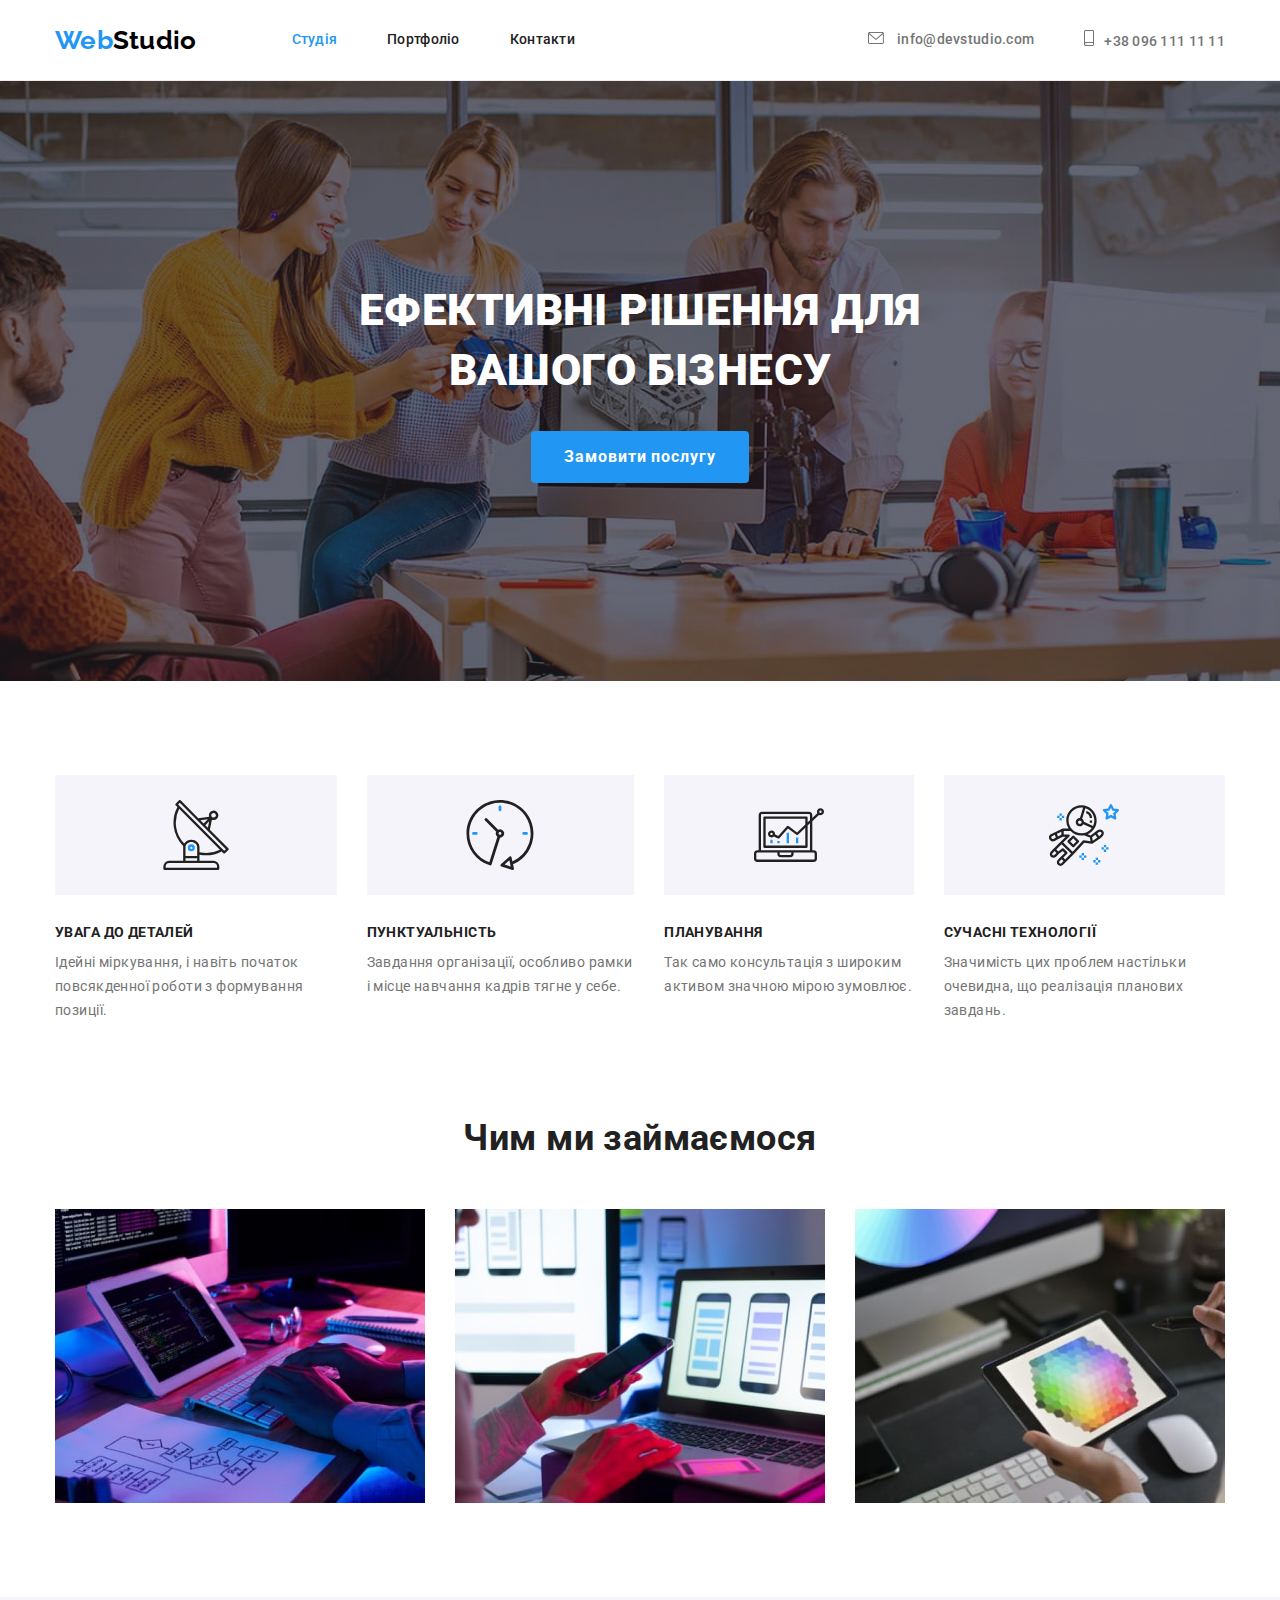
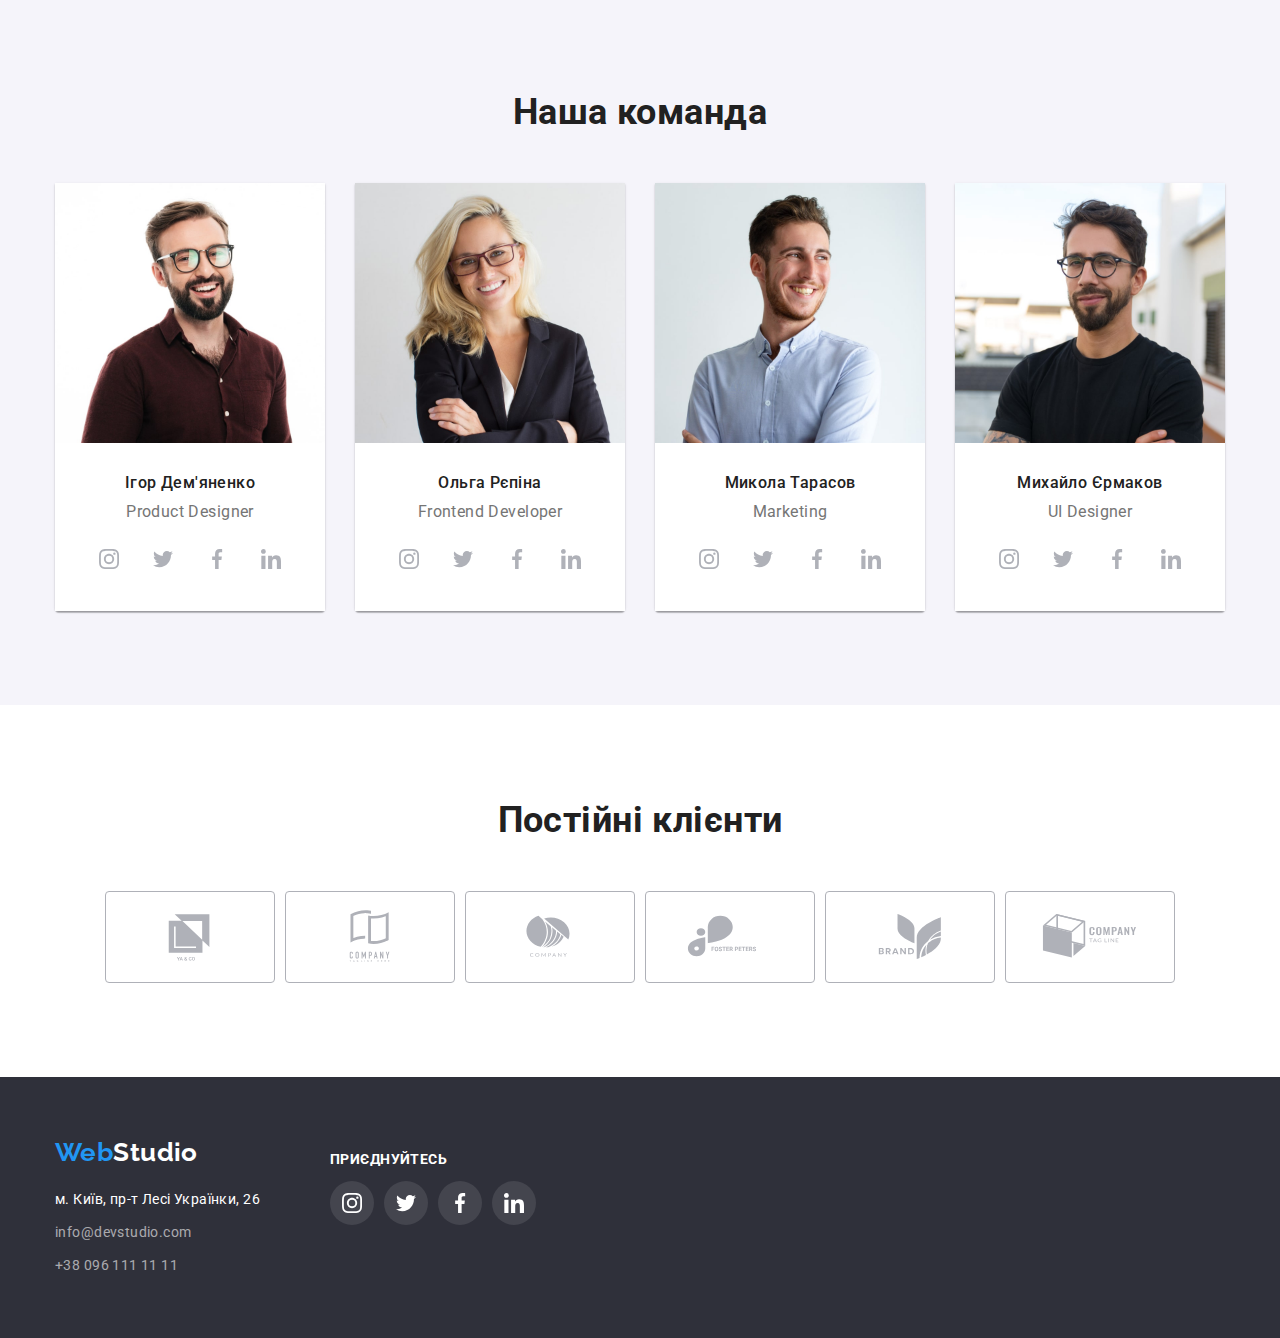
==== index.html @ 41a985ee "adds files from hw4" ====
<!DOCTYPE html>
<html lang="uk">
  <head>
    <meta charset="UTF-8" />
    <meta http-equiv="X-UA-Compatible" content="IE=edge" />
    <meta name="viewport" content="width=device-width, initial-scale=1.0" />
    <title>goit-markup-hw-04</title>
    <link rel="preconnect" href="https://fonts.googleapis.com" />
    <link rel="preconnect" href="https://fonts.gstatic.com" crossorigin />
    <link
      href="https://fonts.googleapis.com/css2?family=Raleway:wght@700&family=Roboto:wght@400;500;700;900&display=swap"
      rel="stylesheet"
    />
    <link
      rel="stylesheet"
      href="https://cdnjs.cloudflare.com/ajax/libs/modern-normalize/1.1.0/modern-normalize.min.css"
    />
    <link rel="stylesheet" href="./css/styles.css" />
  </head>

  <body>
    <!-- Верхня лінія -->
    <header class="page-header">
      <div class="container main-nav">
        <nav class="header-nav">
          <a href="./index.html" class="link logo"><span class="logo-accent">Web</span>Studio</a>

          <ul class="site-nav list">
            <li class="item">
              <a href="./index.html" class="link current">Студія</a>
            </li>
            <li class="item">
              <a href="./portfolio.html" class="link">Портфоліо</a>
            </li>
            <li class="item"><a href="" class="link">Контакти</a></li>
          </ul>
        </nav>

        <ul class="feedback-nav list">
          <li class="item">
            <a href="mailto:info@devstudio.com" class="link e-mail">
              <svg class="icon-mail" width="16" height="12">
                <use href="./images/icons.svg#icon-envelope"></use>
              </svg>
              info@devstudio.com</a
            >
          </li>
          <li class="item">
            <a href="tel:+380961111111" class="link phone"
              ><svg class="icon-phone" width="10" height="16">
                <use href="./images/icons.svg#icon-smartphone"></use></svg
              >+38 096 111 11 11</a
            >
          </li>
        </ul>
      </div>
    </header>

    <main>
      <!-- Шапка -->
      <div class="overlay">
        <section class="hero">
          <h1 class="hero-title">Ефективні рішення для вашого бізнесу</h1>
          <button type="button" class="btn hero-button">Замовити послугу</button>
        </section>
      </div>
      <!-- Особливості -->
      <section class="benefits section">
        <div class="container">
          <h2 class="benefits-title visually-hidden">Наші переваги</h2>
          <ul class="benefits-list list">
            <li>
              <a href="#" class="benefits-link link"
                ><svg class="benefits-icon" width="70" height="70">
                  <use href="./images/icons.svg#icon-antenna"></use></svg
              ></a>
              <h3 class="benefits-item">УВАГА ДО ДЕТАЛЕЙ</h3>
              <p class="benefits-text">
                Ідейні міркування, і навіть початок повсякденної роботи з формування позиції.
              </p>
            </li>
            <li>
              <a href="#" class="benefits-link link"
                ><svg class="benefits-icon" width="70" height="70">
                  <use href="./images/icons.svg#icon-clock"></use></svg
              ></a>
              <h3 class="benefits-item">ПУНКТУАЛЬНІСТЬ</h3>
              <p class="benefits-text">
                Завдання організації, особливо рамки і місце навчання кадрів тягне у себе.
              </p>
            </li>
            <li>
              <a href="#" class="benefits-link link"
                ><svg class="benefits-icon" width="70" height="70">
                  <use href="./images/icons.svg#icon-diagram"></use></svg
              ></a>
              <h3 class="benefits-item">ПЛАНУВАННЯ</h3>
              <p class="benefits-text">
                Так само консультація з широким активом значною мірою зумовлює.
              </p>
            </li>
            <li>
              <a href="#" class="benefits-link link"
                ><svg class="benefits-icon" width="70" height="70">
                  <use href="./images/icons.svg#icon-astronaut"></use></svg
              ></a>
              <h3 class="benefits-item">СУЧАСНІ ТЕХНОЛОГІЇ</h3>
              <p class="benefits-text">
                Значимість цих проблем настільки очевидна, що реалізація планових завдань.
              </p>
            </li>
          </ul>
        </div>
      </section>
      <!-- Чим ми займаємося -->
      <section class="work section">
        <div class="container">
          <h2 class="work-title title">Чим ми займаємося</h2>
          <ul class="work-list list">
            <li>
              <a href="" class="link"
                ><img
                  class="work-card"
                  src="./images/gallery_img_1.jpg"
                  alt="Фотографія процесу написання коду"
                  width="370"
              /></a>
            </li>
            <li>
              <a href="" class="link"
                ><img
                  class="work-card"
                  src="./images/gallery_img_2.jpg"
                  alt="Фотографія процесу вибору макету сторінки для мобільних пристроїв"
                  width="370"
              /></a>
            </li>
            <li>
              <a href="" class="link"
                ><img
                  class="work-card"
                  src="./images/gallery_img_3.jpg"
                  alt="Фотографія процесу вибору палітри"
                  width="370"
              /></a>
            </li>
          </ul>
        </div>
      </section>
      <!-- Команда -->
      <section class="team section">
        <div class="container">
          <h2 class="team-title title">Наша команда</h2>
          <ul class="team-list list">
            <li class="team-item">
              <img
                class="team-foto"
                src="./images/team_person_1.jpg"
                alt="Фотографія дизайнера продукту"
                width="270"
              />
              <div class="team-container">
                <h3 class="team-member">Ігор Дем'яненко</h3>
                <p class="team-position">Product Designer</p>
                <ul class="team-social list">
                  <li class="social-items">
                    <a href="#" class="social-link link">
                      <svg class="social-icon" width="20" height="20">
                        <use href="./images/icons.svg#icon-instagram"></use></svg
                    ></a>
                  </li>
                  <li class="social-items">
                    <a href="#" class="social-link link">
                      <svg class="social-icon" width="20" height="20">
                        <use href="./images/icons.svg#icon-twitter"></use></svg
                    ></a>
                  </li>
                  <li class="social-items">
                    <a href="#" class="social-link link">
                      <svg class="social-icon" width="20" height="20">
                        <use href="./images/icons.svg#icon-facebook"></use></svg
                    ></a>
                  </li>
                  <li class="social-items">
                    <a href="#" class="social-link link">
                      <svg class="social-icon" width="20" height="20">
                        <use href="./images/icons.svg#icon-linkedin"></use></svg
                    ></a>
                  </li>
                </ul>
              </div>
            </li>
            <li class="team-item">
              <img
                class="team-foto"
                src="./images/team_person_2.jpg"
                alt="Фотографія Frontend розробника"
                width="270"
              />
              <div class="team-container">
                <h3 class="team-member">Ольга Рєпіна</h3>
                <p class="team-position">Frontend Developer</p>
                <ul class="team-social list">
                  <li class="social-items">
                    <a href="#" class="social-link link">
                      <svg class="social-icon" width="20" height="20">
                        <use href="./images/icons.svg#icon-instagram"></use></svg
                    ></a>
                  </li>
                  <li class="social-items">
                    <a href="#" class="social-link link">
                      <svg class="social-icon" width="20" height="20">
                        <use href="./images/icons.svg#icon-twitter"></use></svg
                    ></a>
                  </li>
                  <li class="social-items">
                    <a href="#" class="social-link link">
                      <svg class="social-icon" width="20" height="20">
                        <use href="./images/icons.svg#icon-facebook"></use></svg
                    ></a>
                  </li>
                  <li class="social-items">
                    <a href="#" class="social-link link">
                      <svg class="social-icon" width="20" height="20">
                        <use href="./images/icons.svg#icon-linkedin"></use></svg
                    ></a>
                  </li>
                </ul>
              </div>
            </li>
            <li class="team-item">
              <img
                class="team-foto"
                src="./images/team_person_3.jpg"
                alt="Фотографія фахівця відділу маркетингу"
                width="270"
              />
              <div class="team-container">
                <h3 class="team-member">Микола Тарасов</h3>
                <p class="team-position">Marketing</p>
                <ul class="team-social list">
                  <li class="social-items">
                    <a href="#" class="social-link link">
                      <svg class="social-icon" width="20" height="20">
                        <use href="./images/icons.svg#icon-instagram"></use></svg
                    ></a>
                  </li>
                  <li class="social-items">
                    <a href="#" class="social-link link">
                      <svg class="social-icon" width="20" height="20">
                        <use href="./images/icons.svg#icon-twitter"></use></svg
                    ></a>
                  </li>
                  <li class="social-items">
                    <a href="#" class="social-link link">
                      <svg class="social-icon" width="20" height="20">
                        <use href="./images/icons.svg#icon-facebook"></use></svg
                    ></a>
                  </li>
                  <li class="social-items">
                    <a href="#" class="social-link link">
                      <svg class="social-icon" width="20" height="20">
                        <use href="./images/icons.svg#icon-linkedin"></use></svg
                    ></a>
                  </li>
                </ul>
              </div>
            </li>
            <li class="team-item">
              <img
                class="team-foto"
                src="./images/team_person_4.jpg"
                alt="Фотографія UI дизайнера"
                width="270"
              />
              <div class="team-container">
                <h3 class="team-member">Михайло Єрмаков</h3>
                <p class="team-position">UI Designer</p>
                <ul class="team-social list">
                  <li class="social-items">
                    <a href="#" class="social-link link">
                      <svg class="social-icon" width="20" height="20">
                        <use href="./images/icons.svg#icon-instagram"></use></svg
                    ></a>
                  </li>
                  <li class="social-items">
                    <a href="#" class="social-link link">
                      <svg class="social-icon" width="20" height="20">
                        <use href="./images/icons.svg#icon-twitter"></use></svg
                    ></a>
                  </li>
                  <li class="social-items">
                    <a href="#" class="social-link link">
                      <svg class="social-icon" width="20" height="20">
                        <use href="./images/icons.svg#icon-facebook"></use></svg
                    ></a>
                  </li>
                  <li class="social-items">
                    <a href="#" class="social-link link">
                      <svg class="social-icon" width="20" height="20">
                        <use href="./images/icons.svg#icon-linkedin"></use></svg
                    ></a>
                  </li>
                </ul>
              </div>
            </li>
          </ul>
        </div>
      </section>
      <section class="clients section">
        <div class="container">
          <h2 class="clients-title title">Постійні клієнти</h2>
          <ul class="clients-list list">
            <li class="clients-item">
              <a href="#" class="clients-link link"
                ><svg class="clients-icon" width="106" height="60">
                  <use href="./images/icons.svg#icon-client-1"></use></svg
              ></a>
            </li>
            <li class="clients-item">
              <a href="#" class="clients-link link"
                ><svg class="clients-icon" width="106" height="60">
                  <use href="./images/icons.svg#icon-client-2"></use></svg
              ></a>
            </li>
            <li class="clients-item">
              <a href="#" class="clients-link link"
                ><svg class="clients-icon" width="106" height="60">
                  <use href="./images/icons.svg#icon-client-3"></use></svg
              ></a>
            </li>
            <li class="clients-item">
              <a href="#" class="clients-link link"
                ><svg class="clients-icon" width="106" height="60">
                  <use href="./images/icons.svg#icon-client-4"></use></svg
              ></a>
            </li>
            <li class="clients-item">
              <a href="#" class="clients-link link"
                ><svg class="clients-icon" width="106" height="60">
                  <use href="./images/icons.svg#icon-client-5"></use></svg
              ></a>
            </li>
            <li class="clients-item">
              <a href="#" class="clients-link link"
                ><svg class="clients-icon" width="106" height="60">
                  <use href="./images/icons.svg#icon-client-6"></use></svg
              ></a>
            </li>
          </ul>
        </div>
      </section>
    </main>
    <!-- Підвал -->
    <footer class="footer">
      <div class="container">
        <div>
          <a href="./index.html" class="link footer-logo logo"
            ><span class="logo-accent">Web</span>Studio</a
          >
          <address>
            <ul class="contacts list">
              <li class="contacts-element">
                <a class="link contacts-address" href="https://goo.gl/maps/ecgbFBD5Pt8BAyju8"
                  >м. Київ, пр-т Лесі Українки, 26</a
                >
              </li>
              <li class="contacts-element">
                <a class="link contacts-item" href="mailto:info@devstudio.com"
                  >info@devstudio.com</a
                >
              </li>
              <li class="contacts-element">
                <a class="link contacts-item" href="tel:+380961111111">+38 096 111 11 11</a>
              </li>
            </ul>
          </address>
        </div>
        <div class="socials">
          <p class="socials-appeal">ПРИЄДНУЙТЕСЬ</p>
          <ul class="socials-list list">
            <li class="socials-item">
              <a href="#" class="socials-link link">
                <svg class="social-icon" width="20" height="20">
                  <use href="./images/icons.svg#icon-instagram"></use></svg
              ></a>
            </li>
            <li class="socials-item">
              <a href="#" class="socials-link link">
                <svg class="social-icon" width="20" height="20">
                  <use href="./images/icons.svg#icon-twitter"></use></svg
              ></a>
            </li>
            <li class="socials-item">
              <a href="#" class="socials-link link">
                <svg class="social-icon" width="20" height="20">
                  <use href="./images/icons.svg#icon-facebook"></use></svg
              ></a>
            </li>
            <li class="socials-item">
              <a href="#" class="socials-link link">
                <svg class="social-icon" width="20" height="20">
                  <use href="./images/icons.svg#icon-linkedin"></use></svg
              ></a>
            </li>
          </ul>
        </div>
      </div>
    </footer>
  </body>
</html>
---- css/styles.css ----
/* палітра */
/* колір основного тексту #212121 */
/* другорядний колір тексту #757575 */
/* акцент #2196F3 */
/* білий  #FFFFFF */
/* основний фоновий колір #F5F5F5 */
/* другорядний фоновий колір #F5F4FA */
/* колір для лого #000000 */
/* фоновий колір для шапки та футера #2F303A */

/* CSS змінні */
:root {
  --primary-text-color: #212121;
  --secondary-text-color: #757575;
  --accent-color: #2196f3;
  --primary-white-color: #ffffff;
  --secondary-white-color: #f5f5f5;
  --team-bg-color: #f5f4fa;
  --btn-bg-color: #f5f4fa;
  --logo-color: #000000;
  --secondary-bg-color: #2f303a;
  --contacts-main-color: rgba(255, 255, 255, 0.6);
  --header-border-color: #ececec;
  --portfolio-border-color: #eeeeee;
  --primary-logo-color: #afb1b8;
}

/* --------------------ЗАГАЛЬНІ СТИЛІ-------------------- */
body {
  color: var(--primary-text-color);
  background-color: var(--primary-white-color);

  font-family: 'roboto', sans-serif;
  font-size: 14px;
  letter-spacing: 0.03em;
}

.container {
  width: 1200px;
  margin-left: auto;
  margin-right: auto;
  padding-left: 15px;
  padding-right: 15px;
}

.section {
  padding-top: 94px;
  padding-bottom: 94px;
}

.link {
  text-decoration: none;
}

.list {
  padding: 0;
  margin: 0;

  list-style: none;
}

.btn {
  display: inline-block;
  border: 1px solid transparent;
  border-radius: 4px;
  min-width: 73px;

  background-color: var(--btn-bg-color);

  font-family: inherit;
  font-weight: 700;
  font-size: 16px;
  line-height: 1.88;
  text-align: center;
}

.title {
  color: var(--primary-text-color);

  font-weight: 700;
  font-size: 36px;
  line-height: 1.17;
  text-align: center;
}

/* --------------------ВЕРХНЯ ЛІНІЯ-------------------- */
.page-header {
  display: flex;
  align-items: center;
  border-bottom: 1px solid var(--header-border-color);

  color: var(--primary-text-color);

  font-weight: 500;
  line-height: 1.14;
  letter-spacing: 0.02em;
}

.logo {
  color: var(--logo-color);
  font-family: 'Raleway', sans-serif;
  font-style: normal;
  font-weight: 700;
  font-size: 26px;
  line-height: 1.19;
}

.logo-accent {
  color: var(--accent-color);
}

/*--------------------НАВІГАЦІЯ САЙТУ--------------------  */
.main-nav {
  display: flex;
  align-items: center;
}

.header-nav {
  display: flex;
  align-items: center;
}

.site-nav {
  display: flex;
  margin-left: 95px;
}

.site-nav .item:not(:last-child) {
  margin-right: 50px;
}

.site-nav .link {
  display: block;
  padding-top: 32px;
  padding-bottom: 32px;

  color: var(--primary-text-color);

  font-weight: 500;
  line-height: 1.14;
}

.site-nav .link:hover,
.site-nav .link:focus {
  color: var(--accent-color);
}

.site-nav .link.current {
  color: var(--accent-color);
}

.feedback-nav {
  display: flex;
  margin-left: auto;
  align-items: center;
}

.feedback-nav .item:not(:last-child) {
  margin-right: 50px;
}

/*--------------------ЗВОРОТНІЙ ЗВ'ЯЗОК--------------------  */
.e-mail,
.phone {
  color: var(--secondary-text-color);

  font-weight: 500;
  line-height: 1.14;
}
.e-mail:hover,
.phone:hover,
.e-mail:focus,
.phone:focus {
  color: var(--accent-color);
}

.icon-mail {
  margin-right: 10px;
  fill: currentColor;
}
.icon-phone {
  margin-right: 10px;
  fill: currentColor;
}

/*--------------------ШАПКА--------------------  */
.overlay {
  max-width: 1600px;
  height: 600px;
  margin-left: auto;
  margin-right: auto;
  background-image: linear-gradient(to right, rgba(47, 48, 58, 0.4), rgba(47, 48, 58, 0.4)),
    url(../images/background.jpg);
  background-repeat: no-repeat;
  background-position: center;
  background-size: cover;
  background-color: var(--secondary-bg-color);
}

.hero {
  padding-top: 200px;
  padding-bottom: 200px;

  text-align: center;
}

.hero-title {
  margin-top: 0;
  margin-bottom: 30px;
  margin-left: auto;
  margin-right: auto;
  max-width: 700px;

  color: var(--primary-white-color);
  font-weight: 900;
  font-size: 44px;
  line-height: 1.36;
  text-align: center;
  text-transform: uppercase;
}

.hero-button {
  padding: 10px 32px;

  background-color: var(--accent-color);
  color: var(--primary-white-color);

  letter-spacing: 0.06em;
}

.hero-button:hover,
.hero-button:focus {
  color: var(--primary-text-color);
  background-color: var(--btn-bg-color);
}

/*--------------------НАШІ ПЕРЕВАГИ--------------------  */
.benefits-title {
  margin-top: 0;
}

.visually-hidden {
  position: absolute;
  width: 1px;
  height: 1px;
  margin: -1px;
  border: 0;
  padding: 0;
  white-space: nowrap;
  overflow: hidden;
}

.benefits-list {
  display: flex;
  gap: 30px;
}

.benefits-link {
  display: flex;
  height: 120px;
  justify-content: center;
  align-items: center;
  margin-bottom: 30px;
  background-color: var(--team-bg-color);
  cursor: auto;
}

.benefits-item {
  margin-top: 0;
  margin-bottom: 10px;

  font-weight: 700;
  font-size: 14px;
  line-height: 1.14;
  text-transform: uppercase;
}

.benefits-text {
  margin-top: 0;
  margin-bottom: 0;

  color: var(--secondary-text-color);
  line-height: 1.71;
}

/*--------------------ЧИМ МИ ЗАЙМАЄМОСЯ?--------------------  */
.work {
  padding-top: 0;
}

.work-title {
  margin-top: 0;
  margin-bottom: 50px;
}

.work-list {
  display: flex;
  gap: 30px;
}

.work-card {
  display: block;
  min-width: 100%;
}

/*--------------------НАША КОМАНДА--------------------  */
.team {
  background-color: var(--team-bg-color);
}

.team-title {
  margin-top: 0;
  margin-bottom: 50px;
}

.team-list {
  display: flex;
  gap: 30px;
}

.team-item {
  box-shadow: 0px 1px 3px rgb(0 0 0 / 12%), 0px 1px 1px rgb(0 0 0 / 14%),
    0px 2px 1px rgb(0 0 0 / 20%);
  border-radius: 0px 0px 4px 4px;
}

.team-container {
  padding-top: 30px;
  padding-bottom: 30px;

  background-color: var(--primary-white-color);
}

.team-foto {
  display: block;
}

.team-member {
  margin-top: 0px;
  margin-bottom: 10px;

  color: var(--primary-text-color);
  font-weight: 500;
  font-size: 16px;
  line-height: 1.19;
  text-align: center;
}

.team-position {
  margin-top: 0;
  margin-bottom: 16;

  color: var(--secondary-text-color);
  font-size: 16px;
  line-height: 1.19;
  text-align: center;
}

.team-social {
  display: flex;
  justify-content: center;
  align-items: center;
}

.social-items {
  width: 44px;
  height: 44px;
}

.social-items:not(:last-child) {
  margin-right: 10px;
}

.social-link {
  display: flex;
  justify-content: center;
  align-items: center;
  width: 100%;
  height: 100%;
  border-radius: 50%;
  fill: var(--primary-logo-color);
  background-color: var(--primary-white-color);
}

.social-link:hover {
  fill: var(--primary-white-color);
  background-color: var(--accent-color);
}

.clients-title {
  margin-top: 0;
  margin-bottom: 50px;
}

.clients-list {
  display: flex;
  justify-content: center;
  align-items: center;
}

.clients-item:not(:last-child) {
  margin-right: 10px;
}

.clients-item {
  width: 170px;
  height: 92px;
}

.clients-link {
  display: flex;
  justify-content: center;
  align-items: center;
  width: 100%;
  height: 100%;
  border: 1px solid var(--primary-logo-color);
  border-radius: 4px;
  fill: var(--primary-logo-color);
  background-color: transparent;
}

.clients-link:hover {
  fill: var(--accent-color);
  border: 1px solid var(--accent-color);
  border-radius: 4px;
}

/*--------------------ПІДВАЛ--------------------  */
.footer {
  background-color: var(--secondary-bg-color);
  padding-top: 60px;
  padding-bottom: 60px;
}

.footer .container {
  display: flex;
}

.footer-logo {
  display: inline-block;
  margin-bottom: 20px;

  color: var(--primary-white-color);
}

/*--------------------КОНТАКТИ--------------------  */
.contacts {
  font-style: normal;
}

.contacts-address {
  color: var(--primary-white-color);
  line-height: 1.71;
}

.contacts-element:not(:last-child) {
  margin-bottom: 9px;
}

.contacts-item {
  color: var(--contacts-main-color);
  line-height: 1.71;
}

.contacts-address:hover,
.contacts-item:hover,
.contacts-address:focus,
.contacts-item:focus {
  color: var(--accent-color);
}

.socials {
  margin-left: 70px;
}

.socials-appeal {
  font-weight: 700;
  font-size: 14px;
  line-height: 1, 14;
  color: var(--primary-white-color);
}

.socials-list {
  display: flex;
  justify-content: center;
  align-items: center;
}

.socials-item {
  width: 44px;
  height: 44px;
}

.socials-item:not(:last-child) {
  margin-right: 10px;
}

.socials-link {
  display: flex;
  align-items: center;
  justify-content: center;
  width: 100%;
  height: 100%;
  border-radius: 50%;
  fill: var(--primary-white-color);
  background-color: #ffffff1a;
}

.socials-link:hover {
  background-color: var(--accent-color);
}

/*--------------------ПОРТФОЛІО--------------------  */
.examples-item:not(:first-child) {
  margin-left: 8px;
}

.btn.current {
  color: var(--primary-white-color);
  background-color: var(--accent-color);
}

.examples-btn {
  padding: 6px 22px;
  font-weight: 500;
  letter-spacing: 0.03em;
}

.examples-btn:hover,
.examples-btn:focus {
  color: var(--primary-white-color);
  background-color: var(--accent-color);
}

.examples-nav {
  display: flex;
  justify-content: center;
  margin-bottom: 50px;
}

.examples-list {
  display: flex;
  flex-wrap: wrap;
  margin-top: -30px;
  margin-right: -30px;
}

.examples-element {
  width: 370px;
  margin-top: 30px;
  margin-right: 30px;
}

.examples-element:nth-child(3n) {
  margin-right: 0;
}

.examples-link {
  display: block;
}

.examples-link:hover,
.examples-link:focus {
  box-shadow: 0px 1px 1px rgba(0, 0, 0, 0.12), 0px 4px 4px rgba(0, 0, 0, 0.06),
    1px 4px 6px rgba(0, 0, 0, 0.16);
}

.examples-photo {
  display: block;
}

.examples-container {
  padding-top: 20px;
  padding-bottom: 20px;
  padding-left: 24px;
  padding-right: 24px;
  border-left: 1px solid var(--portfolio-border-color);
  border-right: 1px solid var(--portfolio-border-color);
  border-bottom: 1px solid var(--portfolio-border-color);
}

.examples-title {
  margin-top: 0;
  margin-bottom: 4px;

  font-weight: 700;
  font-size: 18px;
  line-height: 2;
  color: var(--primary-text-color);
  letter-spacing: 0.06em;
}

.examples-text {
  margin-top: 0;
  margin-bottom: 0;

  color: var(--secondary-text-color);

  font-size: 16px;
  line-height: 1.88;
}
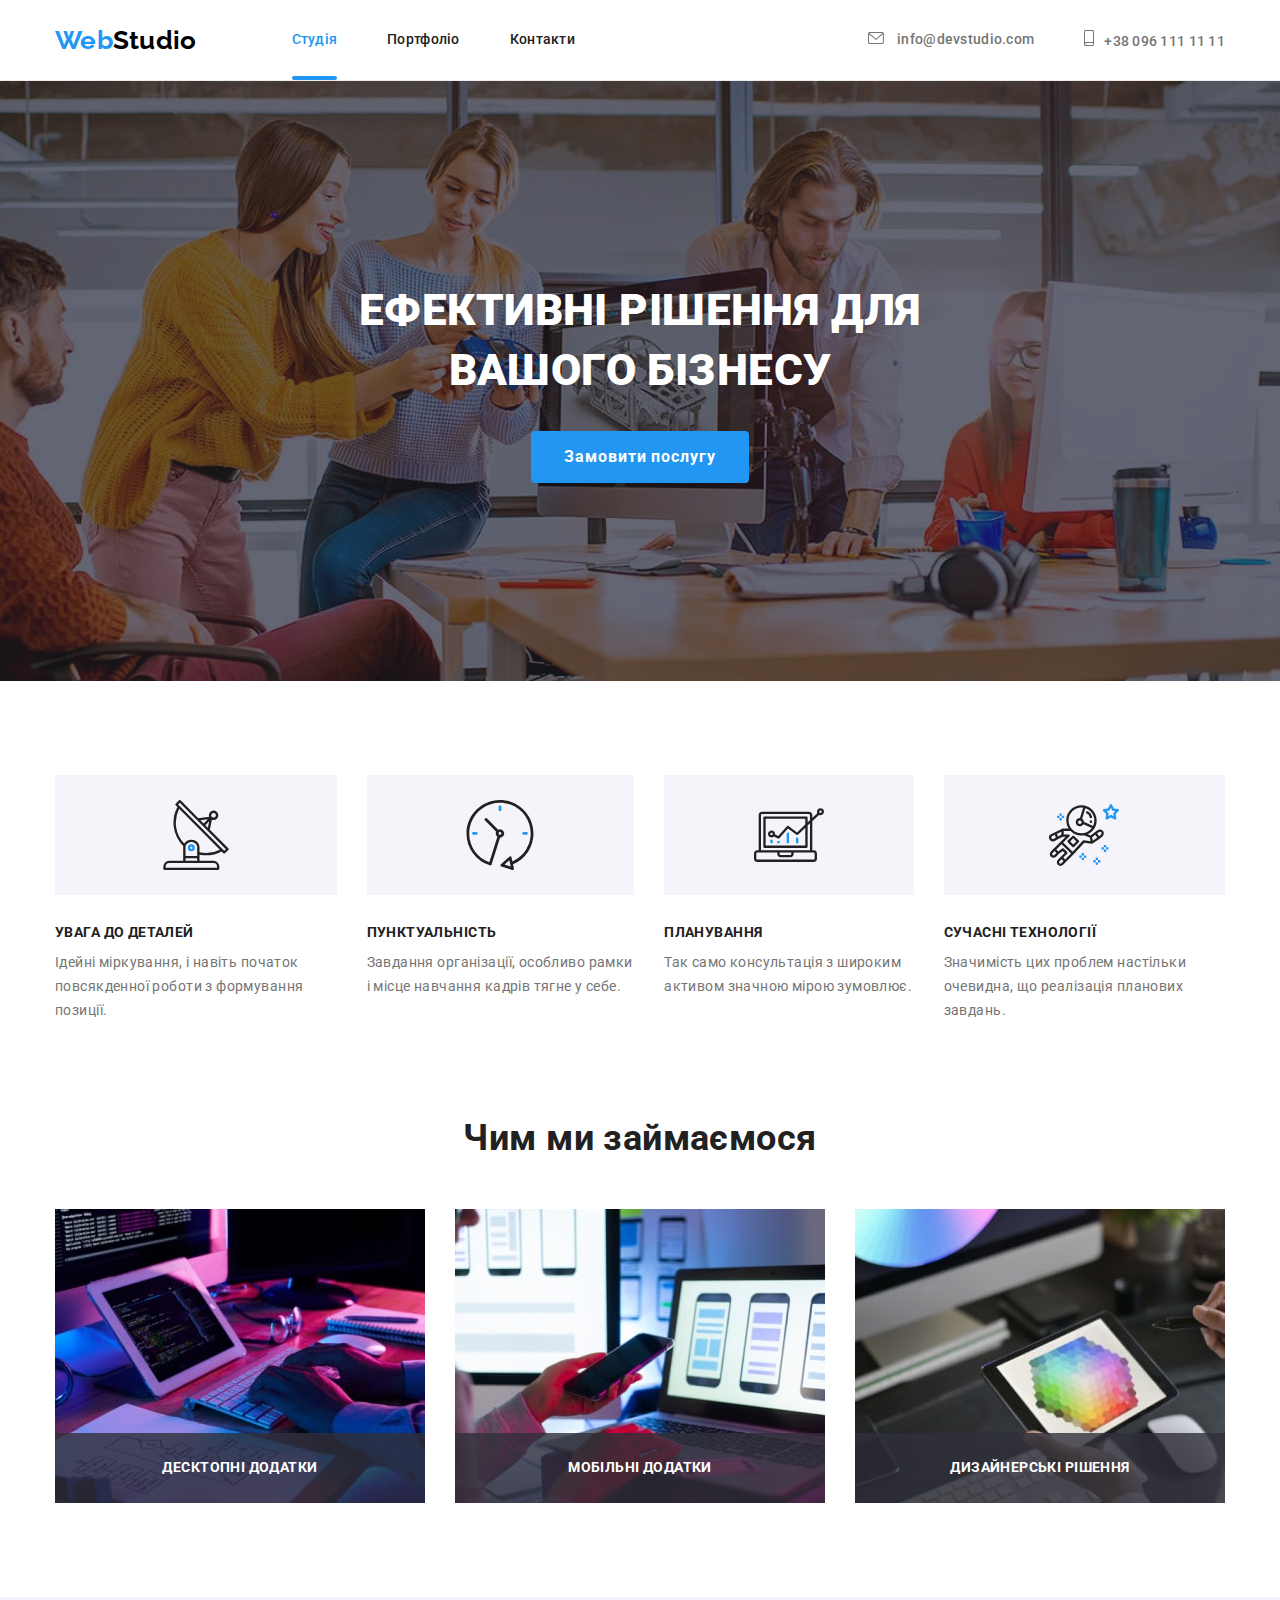
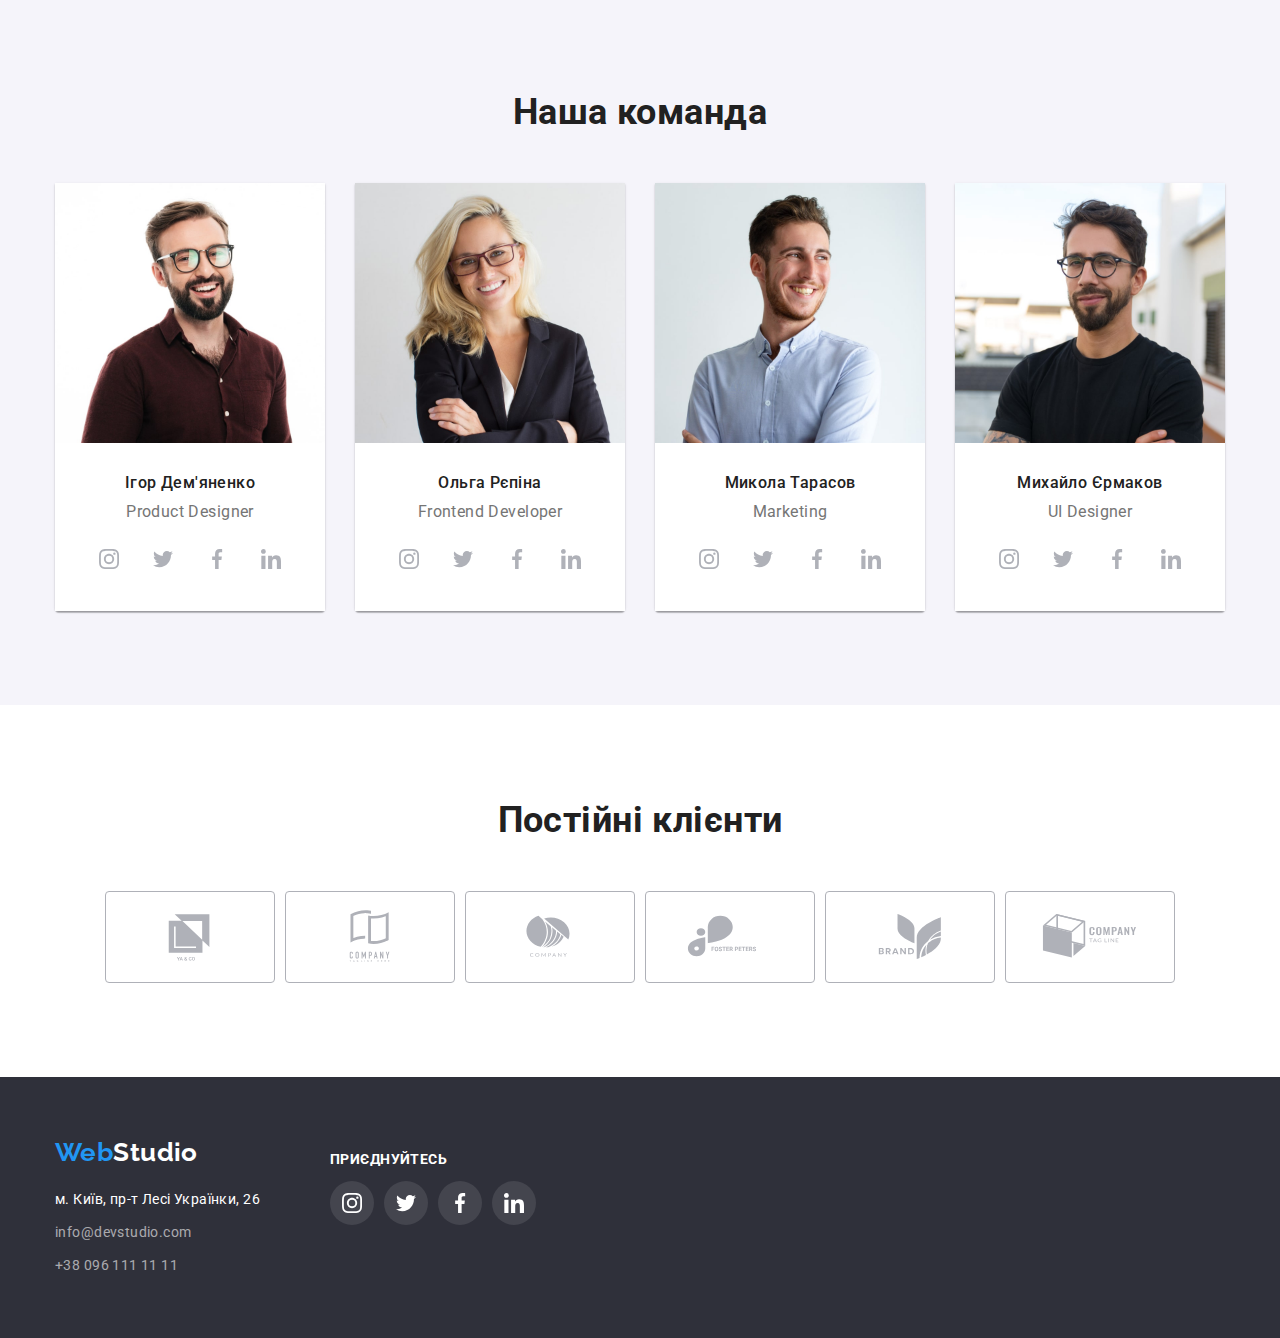
==== commit ec9317ee: "adds animation for index html" ====
--- a/index.html
+++ b/index.html
@@ -118,31 +118,37 @@
           <h2 class="work-title title">Чим ми займаємося</h2>
           <ul class="work-list list">
             <li>
-              <a href="" class="link"
-                ><img
+              <div class="work-thumb">
+                <img
                   class="work-card"
                   src="./images/gallery_img_1.jpg"
                   alt="Фотографія процесу написання коду"
                   width="370"
-              /></a>
-            </li>
-            <li>
-              <a href="" class="link"
-                ><img
+                />
+                <p class="work-text">Десктопні додатки</p>
+              </div>
+            </li>
+            <li>
+              <div class="work-thumb">
+                <img
                   class="work-card"
                   src="./images/gallery_img_2.jpg"
                   alt="Фотографія процесу вибору макету сторінки для мобільних пристроїв"
                   width="370"
-              /></a>
-            </li>
-            <li>
-              <a href="" class="link"
-                ><img
+                />
+                <p class="work-text">Мобільні додатки</p>
+              </div>
+            </li>
+            <li>
+              <div class="work-thumb">
+                <img
                   class="work-card"
                   src="./images/gallery_img_3.jpg"
                   alt="Фотографія процесу вибору палітри"
                   width="370"
-              /></a>
+                />
+                <p class="work-text">Дизайнерські рішення</p>
+              </div>
             </li>
           </ul>
         </div>
--- a/css/styles.css
+++ b/css/styles.css
@@ -23,6 +23,8 @@
   --header-border-color: #ececec;
   --portfolio-border-color: #eeeeee;
   --primary-logo-color: #afb1b8;
+  --time-duration: 250ms;
+  --time-function: cubic-bezier(0.4, 0, 0.2, 1);
 }
 
 /* --------------------ЗАГАЛЬНІ СТИЛІ-------------------- */
@@ -138,6 +140,7 @@
 
   font-weight: 500;
   line-height: 1.14;
+  transition: color var(--time-duration) var(--time-function);
 }
 
 .site-nav .link:hover,
@@ -146,7 +149,19 @@
 }
 
 .site-nav .link.current {
+  position: relative;
   color: var(--accent-color);
+}
+
+.site-nav .link.current::after {
+  content: '';
+  position: absolute;
+  display: block;
+  bottom: 0;
+  width: 100%;
+  height: 4px;
+  background-color: var(--accent-color);
+  border-radius: 2px;
 }
 
 .feedback-nav {
@@ -166,6 +181,9 @@
 
   font-weight: 500;
   line-height: 1.14;
+
+  transition: color var(--time-duration) var(--time-function),
+    fill var(--time-duration) var(--time-function);
 }
 .e-mail:hover,
 .phone:hover,
@@ -226,6 +244,9 @@
   color: var(--primary-white-color);
 
   letter-spacing: 0.06em;
+
+  transition: color var(--time-duration) var(--time-function),
+    background-color var(--time-duration) var(--time-function);
 }
 
 .hero-button:hover,
@@ -303,6 +324,27 @@
   min-width: 100%;
 }
 
+.work-thumb {
+  position: relative;
+  z-index: -1;
+}
+
+.work-text {
+  position: absolute;
+  bottom: 0;
+  margin: 0;
+  padding-top: 27px;
+  padding-bottom: 27px;
+  width: 100%;
+  font-weight: 700;
+  line-height: 1.14;
+  text-align: center;
+  text-transform: uppercase;
+
+  color: var(--primary-white-color);
+  background-color: rgba(47, 48, 58, 0.8);
+}
+
 /*--------------------НАША КОМАНДА--------------------  */
 .team {
   background-color: var(--team-bg-color);
@@ -380,6 +422,9 @@
   border-radius: 50%;
   fill: var(--primary-logo-color);
   background-color: var(--primary-white-color);
+
+  transition: fill var(--time-duration) var(--time-function),
+    background-color var(--time-duration) var(--time-function);
 }
 
 .social-link:hover {
@@ -417,6 +462,8 @@
   border-radius: 4px;
   fill: var(--primary-logo-color);
   background-color: transparent;
+
+  transition: fill var(--time-duration) var(--time-function);
 }
 
 .clients-link:hover {
@@ -448,18 +495,21 @@
   font-style: normal;
 }
 
-.contacts-address {
-  color: var(--primary-white-color);
-  line-height: 1.71;
-}
-
 .contacts-element:not(:last-child) {
   margin-bottom: 9px;
+}
+
+.contacts-address {
+  color: var(--primary-white-color);
+  line-height: 1.71;
+
+  transition: color var(--time-duration) var(--time-function);
 }
 
 .contacts-item {
   color: var(--contacts-main-color);
   line-height: 1.71;
+  transition: color var(--time-duration) var(--time-function);
 }
 
 .contacts-address:hover,
@@ -504,6 +554,8 @@
   border-radius: 50%;
   fill: var(--primary-white-color);
   background-color: #ffffff1a;
+
+  transition: background-color var(--time-duration) var(--time-function);
 }
 
 .socials-link:hover {
